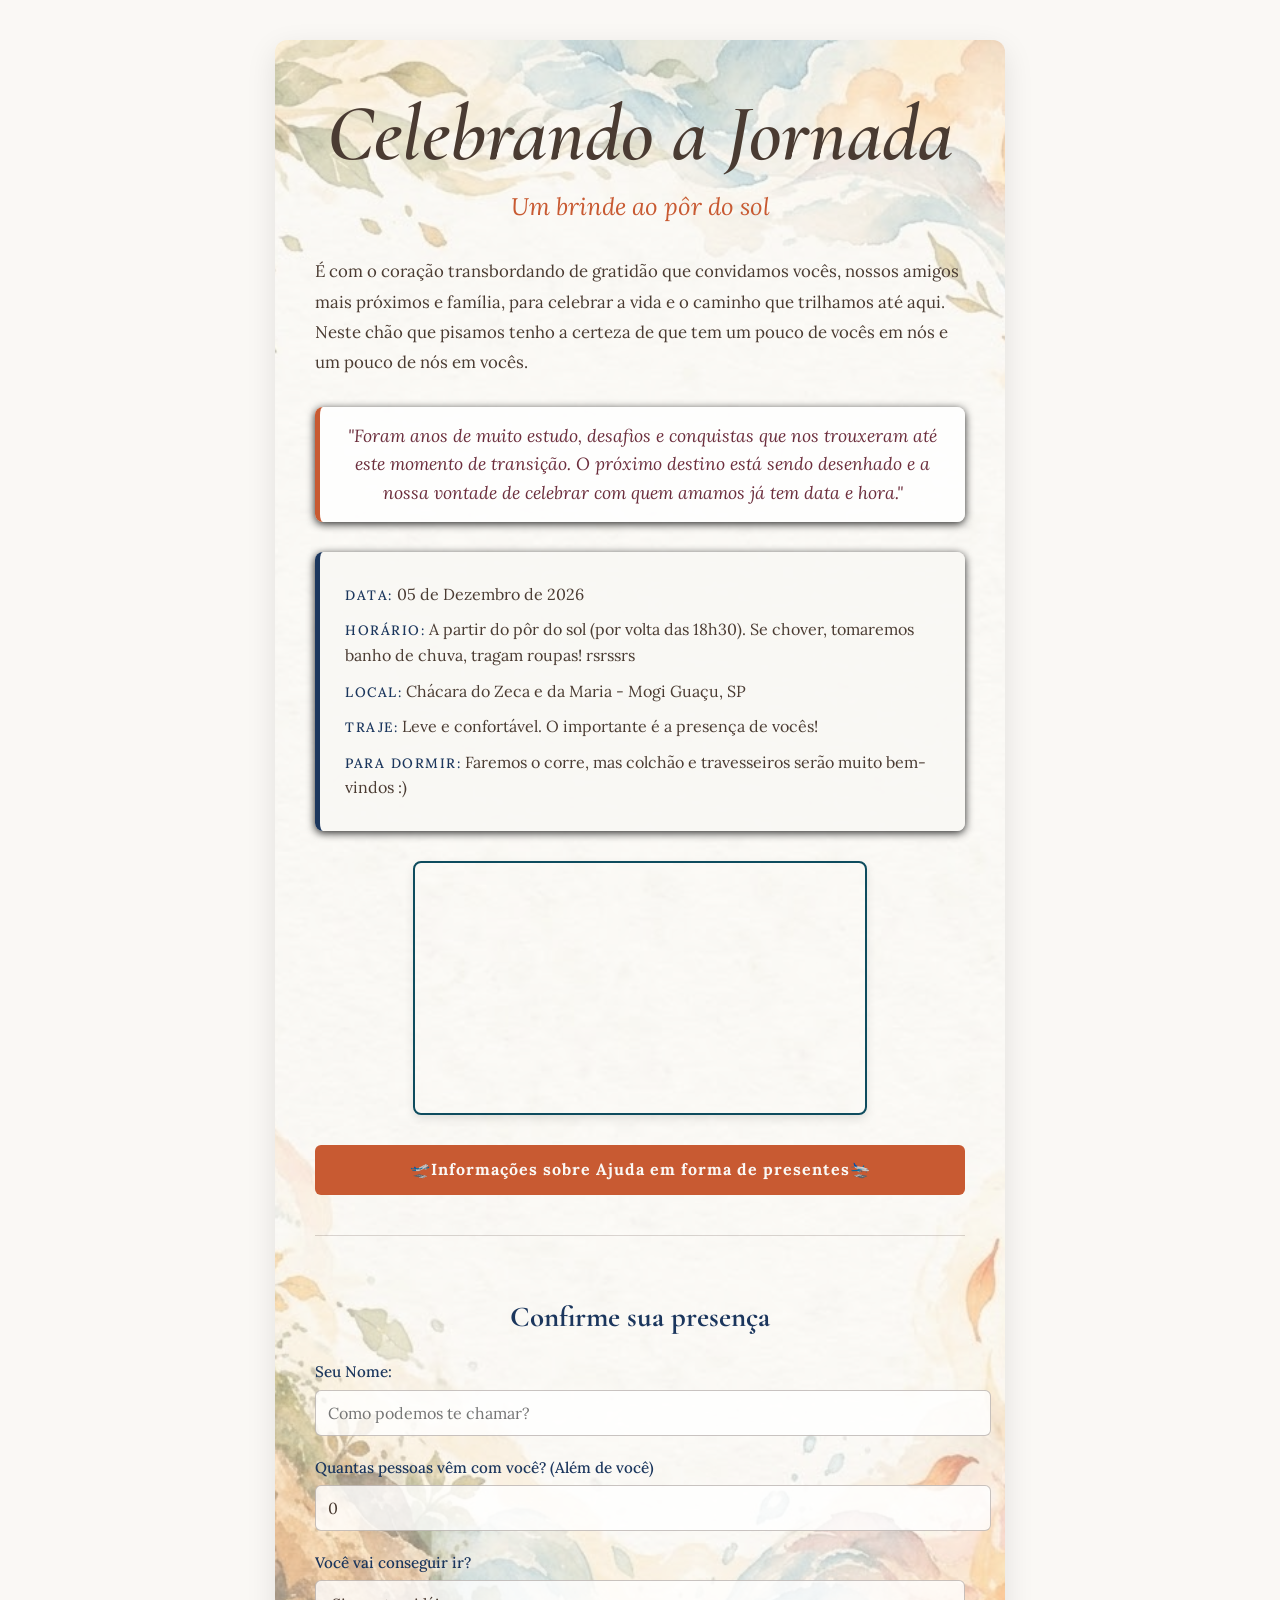
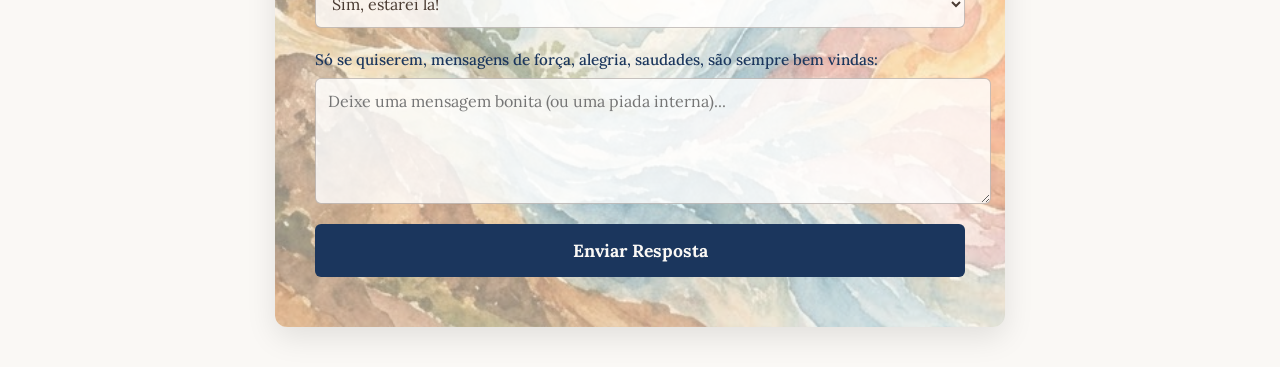
==== index.html @ ebba0094 "mudando o head" ====
<!doctype html>
<html lang="pt-BR">
  <head>
    <meta charset="UTF-8" />
    <meta name="viewport" content="width=device-width, initial-scale=1.0" />
    <title>
      Celebração de Envio!
    </title>
    <link rel="stylesheet" href="style.css" />
  </head>
  <body>
    <div class="container">
      <h1 class="titulo-convite">Celebrando a Jornada</h1>
      <h2 class="subtitulo">Um brinde ao pôr do sol</h2>

      <p class="texto-convite">
        É com o coração transbordando de gratidão que convidamos vocês, nossos
        amigos mais próximos e família, para celebrar a vida e o caminho que
        trilhamos até aqui. Neste chão que pisamos tenho a certeza de que tem um
        pouco de vocês em nós e um pouco de nós em vocês.
      </p>

      <p class="citacao">
        "Foram anos de muito estudo, desafios e conquistas que nos trouxeram até
        este momento de transição. O próximo destino está sendo desenhado e a
        nossa vontade de celebrar com quem amamos já tem data e hora."
      </p>

      <div class="card-info">
        <p>
          <strong class="detalhes-evento">Data:</strong> 05 de Dezembro de 2026
        </p>
        <p>
          <strong class="detalhes-evento">Horário:</strong> A partir do pôr do
          sol (por volta das 18h30). Se chover, tomaremos banho de chuva, tragam
          roupas! rsrssrs
        </p>
        <p>
          <strong class="detalhes-evento">Local:</strong> Chácara do Zeca e da
          Maria - Mogi Guaçu, SP
        </p>
        <p>
          <strong class="detalhes-evento">Traje:</strong> Leve e confortável. O
          importante é a presença de vocês!
        </p>
        <p>
          <strong class="detalhes-evento">Para dormir:</strong> Faremos o corre,
          mas colchão e travesseiros serão muito bem-vindos :)
        </p>
      </div>

      <div class="mapa-container">
        <iframe
          src="https://www.google.com/maps/embed?pb=!1m14!1m8!1m3!1d940679.3498930725!2d-47.5106497!3d-22.9307478!3m2!1i1024!2i768!4f13.1!3m3!1m2!1s0x94c85500496c8281%3A0x3298286120741834!2sCh%C3%A1cara%20ZecaeMaria!5e0!3m2!1sen!2sbr!4v1794783915594!5m2!1sen!2sbr"
          style="border: 0"
          allowfullscreen=""
          loading="lazy"
          referrerpolicy="strict-origin-when-cross-origin"
        ></iframe>
      </div>

      <a href="presentes.html" class="btn-presente"
        >🛫Informações sobre Ajuda em forma de presentes🛬</a
      >

      <div class="form-section">
        <h3>Confirme sua presença</h3>
        <form action="https://formspree.io/f/mvkakbro" method="POST">
          <label for="nome">Seu Nome:</label>
          <input
            type="text"
            id="nome"
            name="nome"
            required
            placeholder="Como podemos te chamar?"
          />

          <label for="acompanhantes"
            >Quantas pessoas vêm com você? (Além de você)</label
          >
          <input
            type="number"
            id="acompanhantes"
            name="acompanhantes"
            min="0"
            value="0"
          />

          <label for="presenca">Você vai conseguir ir?</label>
          <select id="presenca" name="presenca">
            <option value="Sim, estarei lá!">Sim, estarei lá!</option>
            <option value="Não vou conseguir ir :(">
              Não vou conseguir ir :(
            </option>
          </select>

          <label for="mensagem"
            >Só se quiserem, mensagens de força, alegria, saudades, são sempre
            bem vindas:</label
          >
          <textarea
            id="mensagem"
            name="mensagem"
            rows="5"
            placeholder="Deixe uma mensagem bonita (ou uma piada interna)..."
          ></textarea>

          <button type="submit">Enviar Resposta</button>
        </form>
      </div>
    </div>
  </body>
</html>
---- style.css ----
@import url('https://fonts.googleapis.com/css2?family=Cormorant+Garamond:ital,wght@0,600;1,600&family=Lora:ital,wght@0,400;0,500;1,400&display=swap');

:root {
  /* Tons Clássicos e Sofisticados */
  --azul-marinho: #1b365d;
  --azul-petroleo: #0e4c5e;
  --verde-musgo: #3b4d3c;
  --marrom-cafe: #4a3b32;

  /* Tons Vivos e Harmoniosos */
  --terracota: #c85a32;
  --bordo-vinho: #6b2d3c;

  /* Neutro */
  --off-white: #faf8f5;
}

body {
  font-family: 'Lora', serif;
  margin: 0;
  padding: 0;
  /* Texto principal em marrom café, como pedido */
  color: var(--marrom-cafe);
  line-height: 1.6;
  background-color: var(--off-white);
}

.container {
  max-width: 650px;
  margin: 40px auto;
  /* Imagem de fundo dentro do quadro */
  background-image: url('bg.jpg');
  background-size: cover;
  background-position: center;
  background-repeat: no-repeat;
  padding: 50px 40px;
  border-radius: 12px;
  box-shadow: 0 10px 30px rgba(0, 0, 0, 0.1);
  /* Um overlay leve para garantir que o texto não se perca no fundo */
  background-color: rgba(250, 248, 245, 0.5);
  background-blend-mode: overlay;
}

/* Títulos e Fontes do Convite */
.titulo-convite {
  font-family: 'Cormorant Garamond', serif;
  font-style: italic;
  font-weight: 600;
  font-size: 5rem;
  color: var(--marrom-cafe);
  line-height: 1.1;
  text-align: center;
  margin-top: 0;
  margin-bottom: 10px;
}

.subtitulo {
  font-family: 'Lora', serif;
  font-size: 1.5rem;
  color: var(--terracota);
  text-align: center;
  margin-top: 0;
  font-weight: 400;
  margin-bottom: 30px;
  font-style: italic;
}

h3 {
  font-family: 'Cormorant Garamond', serif;
  color: var(--azul-marinho);
  text-align: center;
  font-size: 1.8rem;
  margin-bottom: 20px;
}

.texto-convite {
  font-family: 'Lora', serif;
  font-weight: 400;
  font-size: 1.05rem;
  color: var(--marrom-cafe);
  line-height: 1.8;
  margin-bottom: 20px;
}

.citacao {
  font-family: 'Lora', serif;
  font-style: italic;
  text-align: center;
  color: var(--bordo-vinho);
  border-left: 5px solid var(--terracota);
  padding: 15px 20px;
  margin: 30px 0;
  background: rgba(255, 255, 255, 0.85);
  border-radius: 8px;
  font-size: 1.1rem;
  box-shadow: 0 2px 8px rgba(0, 0, 0, 0.85);
}

/* Detalhes do Evento */
.card-info {
  background-color: rgba(250, 248, 245, 0.85);
  border-left: 5px solid var(--azul-marinho);
  padding: 20px 25px;
  border-radius: 8px;
  margin: 30px 0;
  box-shadow: 0 2px 8px rgba(0, 0, 0, 0.85);
}

.card-info p {
  margin: 10px 0;
  font-size: 1rem;
  text-align: left;
}

.detalhes-evento {
  font-family: 'Lora', serif;
  font-weight: 500;
  letter-spacing: 1.5px;
  text-transform: uppercase;
  font-size: 0.85rem;
  color: var(--azul-marinho);
}

.card-info a {
  color: var(--terracota);
  text-decoration: none;
  font-weight: bold;
}

.card-info a:hover {
  text-decoration: underline;
}

/* Mapa */
.mapa-container {
  display: flex;
  justify-content: center;
  margin: 30px 0;
}

.mapa-container iframe {
  width: 100%;
  max-width: 450px;
  height: 250px;
  border-radius: 8px;
  border: 2px solid var(--azul-petroleo) !important;
  box-shadow: 0 4px 10px rgba(0, 0, 0, 0.1);
}

/* Formulário */
.form-section {
  margin-top: 40px;
  border-top: 1px solid rgba(74, 59, 50, 0.2);
  padding-top: 30px;
}

form {
  display: flex;
  flex-direction: column;
}

label {
  margin-bottom: 5px;
  font-weight: 500;
  color: var(--azul-marinho);
  font-size: 0.95em;
}

input,
select,
textarea {
  width: 100%;
  padding: 12px;
  margin-bottom: 20px;
  border: 1px solid rgba(74, 59, 50, 0.3);
  border-radius: 6px;
  font-family: 'Lora', serif;
  font-size: 1em;
  color: var(--marrom-cafe);
  background-color: rgba(255, 255, 255, 0.8);
}

input:focus,
select:focus,
textarea:focus {
  outline: none;
  border-color: var(--azul-marinho);
  box-shadow: 0 0 5px rgba(27, 54, 93, 0.2);
}

button {
  background-color: var(--azul-marinho);
  color: var(--off-white);
  border: none;
  padding: 15px;
  font-family: 'Lora', serif;
  font-size: 1.1em;
  border-radius: 6px;
  cursor: pointer;
  font-weight: bold;
  transition: background 0.3s;
}

button:hover {
  background-color: var(--azul-petroleo);
}

/* Botões de Navegação (Presentes e Voltar) */
.btn-presente {
  display: block;
  text-align: center;
  background-color: var(--terracota);
  color: var(--off-white);
  padding: 12px 20px;
  text-decoration: none;
  border-radius: 6px;
  font-weight: bold;
  margin-top: 30px;
  transition: background 0.3s;
  font-family: 'Lora', serif;
  letter-spacing: 1px;
}

.btn-presente:hover {
  background-color: var(--bordo-vinho);
}

.btn-voltar {
  display: block;
  text-align: center;
  color: var(--azul-marinho);
  text-decoration: none;
  margin-top: 20px;
  font-weight: bold;
  font-family: 'Lora', serif;
}
.btn-voltar:hover {
  text-decoration: underline;
}

/* Página do Pix */
.pix-box {
  background: rgba(255, 255, 255, 0.8);
  border: 2px dashed var(--azul-marinho);
  padding: 20px;
  border-radius: 8px;
  margin: 20px 0;
  text-align: center;
}

.pix-box h3 {
  color: var(--marrom-cafe);
  font-size: 1.5rem;
}

.pix-box p {
  text-align: center;
  font-size: 0.85em;
  color: var(--marrom-cafe);
  word-break: break-all;
  font-family: monospace;
  background: #f0f0f0;
  padding: 12px;
  border-radius: 5px;
  border: 1px solid rgba(0, 0, 0, 0.1);
}

@media (max-width: 600px) {
  .container {
    margin: 20px 15px;
    padding: 30px 20px;
  }
  .titulo-convite {
    font-size: 2.2rem;
  }
  .mapa-container iframe {
    height: 200px;
  }
}
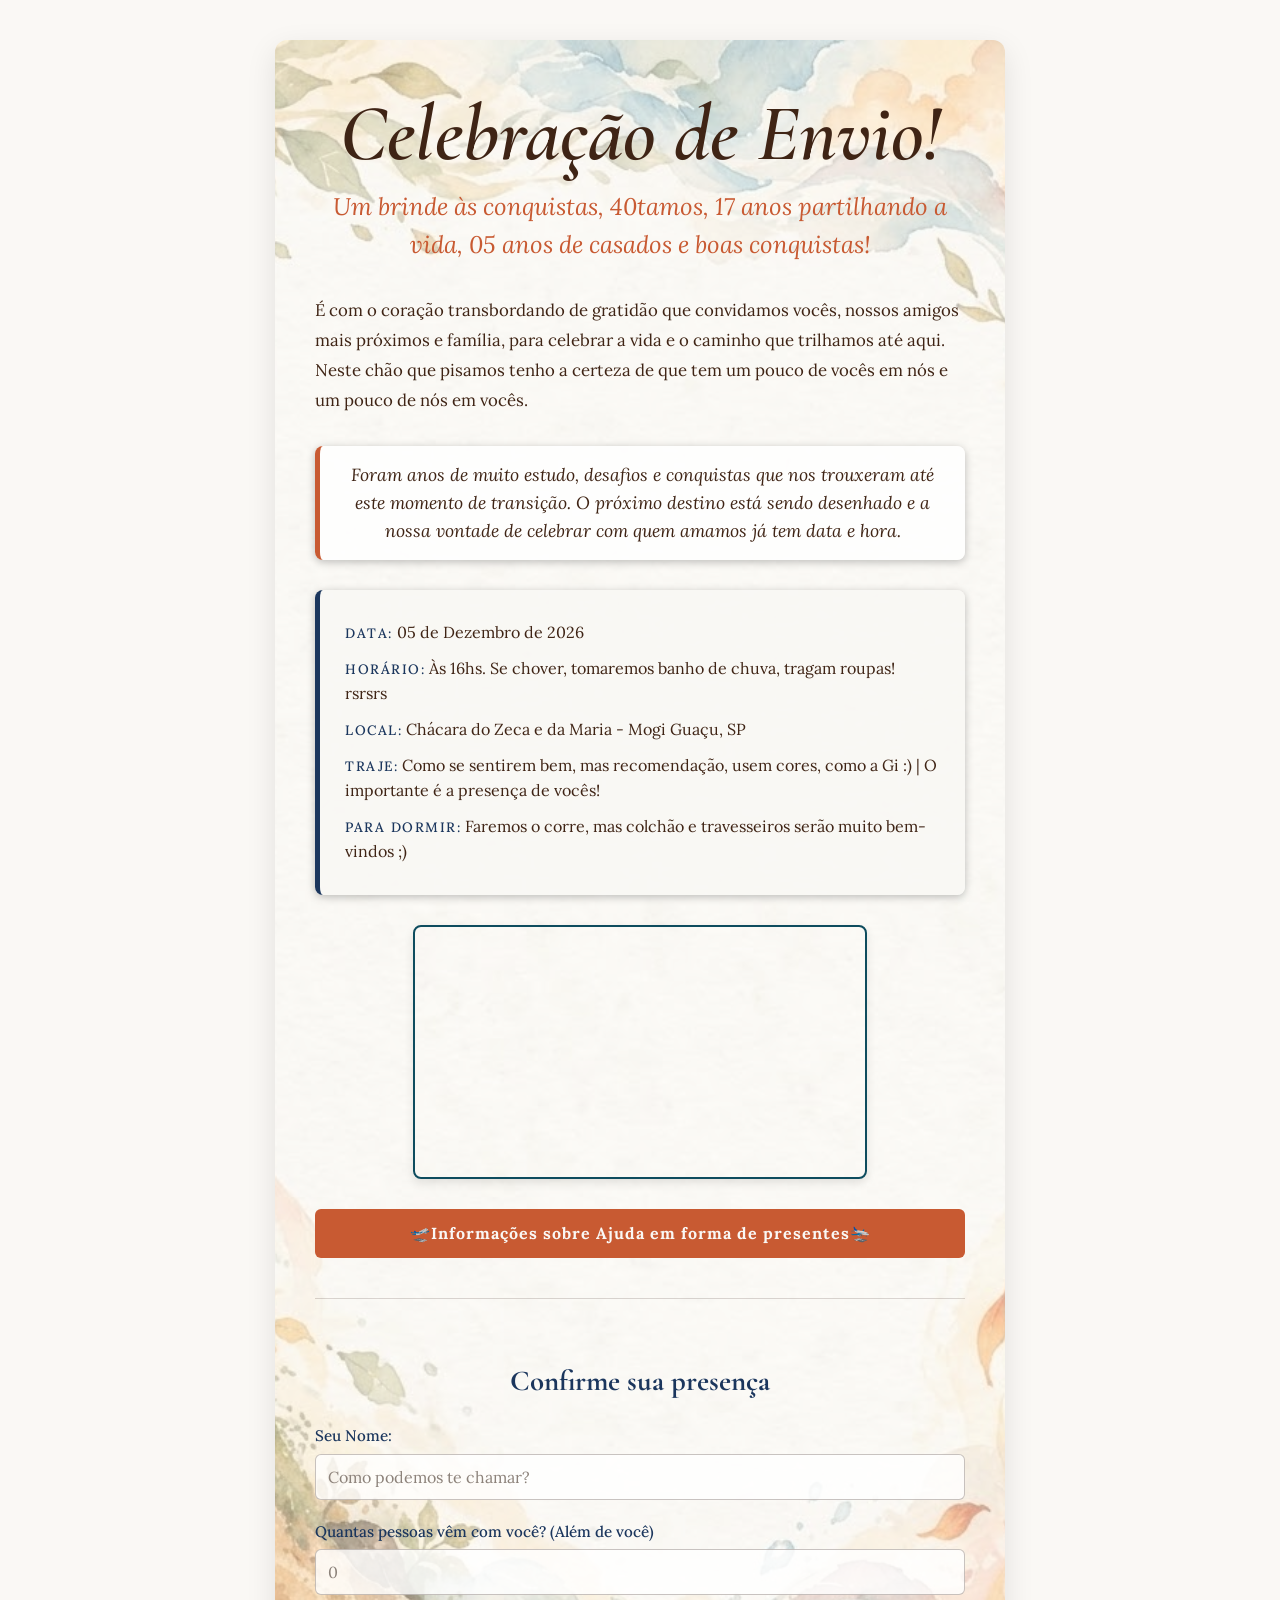
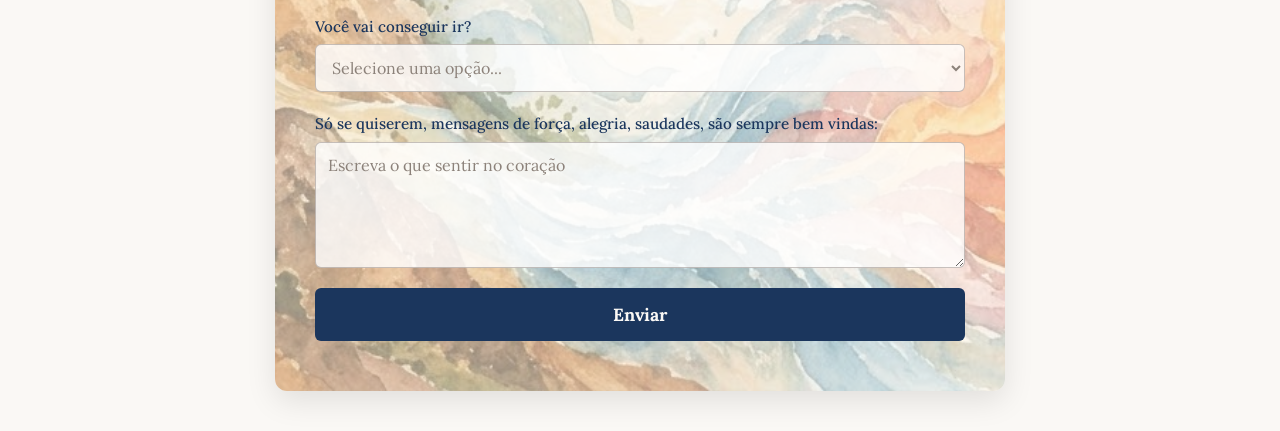
==== commit d1077129: "ajustes recomendados" ====
--- a/index.html
+++ b/index.html
@@ -3,15 +3,16 @@
   <head>
     <meta charset="UTF-8" />
     <meta name="viewport" content="width=device-width, initial-scale=1.0" />
-    <title>
-      Celebração de Envio!
-    </title>
+    <title>Celebrando a Jornada, um brinde ao por do sol!</title>
     <link rel="stylesheet" href="style.css" />
   </head>
   <body>
     <div class="container">
-      <h1 class="titulo-convite">Celebrando a Jornada</h1>
-      <h2 class="subtitulo">Um brinde ao pôr do sol</h2>
+      <h1 class="titulo-convite">Celebração de Envio!</h1>
+      <h2 class="subtitulo">
+        Um brinde às conquistas, 40tamos, 17 anos partilhando a vida, 05 anos de
+        casados e boas conquistas!
+      </h2>
 
       <p class="texto-convite">
         É com o coração transbordando de gratidão que convidamos vocês, nossos
@@ -21,9 +22,9 @@
       </p>
 
       <p class="citacao">
-        "Foram anos de muito estudo, desafios e conquistas que nos trouxeram até
+        Foram anos de muito estudo, desafios e conquistas que nos trouxeram até
         este momento de transição. O próximo destino está sendo desenhado e a
-        nossa vontade de celebrar com quem amamos já tem data e hora."
+        nossa vontade de celebrar com quem amamos já tem data e hora.
       </p>
 
       <div class="card-info">
@@ -31,21 +32,21 @@
           <strong class="detalhes-evento">Data:</strong> 05 de Dezembro de 2026
         </p>
         <p>
-          <strong class="detalhes-evento">Horário:</strong> A partir do pôr do
-          sol (por volta das 18h30). Se chover, tomaremos banho de chuva, tragam
-          roupas! rsrssrs
+          <strong class="detalhes-evento">Horário:</strong> Às 16hs. Se chover,
+          tomaremos banho de chuva, tragam roupas! rsrsrs
         </p>
         <p>
           <strong class="detalhes-evento">Local:</strong> Chácara do Zeca e da
           Maria - Mogi Guaçu, SP
         </p>
         <p>
-          <strong class="detalhes-evento">Traje:</strong> Leve e confortável. O
-          importante é a presença de vocês!
+          <strong class="detalhes-evento">Traje:</strong> Como se sentirem bem,
+          mas recomendação, usem cores, como a Gi :) | O importante é a presença
+          de vocês!
         </p>
         <p>
           <strong class="detalhes-evento">Para dormir:</strong> Faremos o corre,
-          mas colchão e travesseiros serão muito bem-vindos :)
+          mas colchão e travesseiros serão muito bem-vindos ;)
         </p>
       </div>
 
@@ -82,17 +83,40 @@
             type="number"
             id="acompanhantes"
             name="acompanhantes"
+            class="campo-placeholder"
+            placeholder="0"
             min="0"
             value="0"
           />
 
           <label for="presenca">Você vai conseguir ir?</label>
-          <select id="presenca" name="presenca">
+          <select id="presenca" name="presenca" required>
+            <option value="" disabled selected>Selecione uma opção...</option>
             <option value="Sim, estarei lá!">Sim, estarei lá!</option>
             <option value="Não vou conseguir ir :(">
               Não vou conseguir ir :(
             </option>
           </select>
+
+          <!-- Campo Condicional (começa escondido) -->
+          <div id="grupo-dormir" class="form-group" style="display: none">
+            <label for="dormir"
+              >Você pretende dormir por lá? (Pra gente já agilizar o corre dos
+              locais de descanso)</label
+            >
+            <select id="dormir" name="dormir">
+              <option value="" disabled selected>Selecione uma opção...</option>
+              <option value="Sim, preciso de lugar pra dormir">
+                Sim, vou precisar de um canto
+              </option>
+              <option value="Não, volto no mesmo dia">
+                Não, volto no mesmo dia
+              </option>
+              <option value="Ainda não sei, aviso em breve">
+                Ainda não tenho certeza
+              </option>
+            </select>
+          </div>
 
           <label for="mensagem"
             >Só se quiserem, mensagens de força, alegria, saudades, são sempre
@@ -102,12 +126,13 @@
             id="mensagem"
             name="mensagem"
             rows="5"
-            placeholder="Deixe uma mensagem bonita (ou uma piada interna)..."
+            placeholder="Escreva o que sentir no coração"
           ></textarea>
 
-          <button type="submit">Enviar Resposta</button>
+          <button type="submit">Enviar</button>
         </form>
       </div>
     </div>
+    <script src="presenca.js"></script>
   </body>
 </html>
--- a/style.css
+++ b/style.css
@@ -5,11 +5,19 @@
   --azul-marinho: #1b365d;
   --azul-petroleo: #0e4c5e;
   --verde-musgo: #3b4d3c;
-  --marrom-cafe: #4a3b32;
+  --marrom-cafe: #3f2415;
 
   /* Tons Vivos e Harmoniosos */
   --terracota: #c85a32;
+  --laranja-avermelhado: #df2700;
   --bordo-vinho: #6b2d3c;
+
+  /* Tons Quentes de Destaque (Amarelo & Vermelho) */
+  --ouro-suave: #fff3c4;
+  --amarelo-destaque: #f5b700;
+  --amarelo-hover: #e0a400;
+  --vermelho-acao: #c92a2a;
+  --vermelho-hover: #a61e1e;
 
   /* Neutro */
   --off-white: #faf8f5;
@@ -19,7 +27,6 @@
   font-family: 'Lora', serif;
   margin: 0;
   padding: 0;
-  /* Texto principal em marrom café, como pedido */
   color: var(--marrom-cafe);
   line-height: 1.6;
   background-color: var(--off-white);
@@ -28,7 +35,6 @@
 .container {
   max-width: 650px;
   margin: 40px auto;
-  /* Imagem de fundo dentro do quadro */
   background-image: url('bg.jpg');
   background-size: cover;
   background-position: center;
@@ -36,7 +42,6 @@
   padding: 50px 40px;
   border-radius: 12px;
   box-shadow: 0 10px 30px rgba(0, 0, 0, 0.1);
-  /* Um overlay leve para garantir que o texto não se perca no fundo */
   background-color: rgba(250, 248, 245, 0.5);
   background-blend-mode: overlay;
 }
@@ -86,14 +91,14 @@
   font-family: 'Lora', serif;
   font-style: italic;
   text-align: center;
-  color: var(--bordo-vinho);
+  color: var(--marrom-cafe);
   border-left: 5px solid var(--terracota);
   padding: 15px 20px;
   margin: 30px 0;
   background: rgba(255, 255, 255, 0.85);
   border-radius: 8px;
   font-size: 1.1rem;
-  box-shadow: 0 2px 8px rgba(0, 0, 0, 0.85);
+  box-shadow: 0 2px 8px rgba(0, 0, 0, 0.25);
 }
 
 /* Detalhes do Evento */
@@ -103,7 +108,7 @@
   padding: 20px 25px;
   border-radius: 8px;
   margin: 30px 0;
-  box-shadow: 0 2px 8px rgba(0, 0, 0, 0.85);
+  box-shadow: 0 2px 8px rgba(0, 0, 0, 0.25);
 }
 
 .card-info p {
@@ -165,7 +170,28 @@
   color: var(--azul-marinho);
   font-size: 0.95em;
 }
-
+input::placeholder,
+textarea::placeholder {
+  color: #8c827a;
+  opacity: 1;
+}
+input.campo-placeholder,
+select.campo-placeholder,
+select:invalid {
+  color: #8c827a;
+}
+select.campo-placeholder,
+select:invalid {
+  color: #8c827a;
+}
+
+select option {
+  color: var(--marrom-cafe);
+}
+
+select option[value=''] {
+  color: #8c827a;
+}
 input,
 select,
 textarea {
@@ -178,6 +204,7 @@
   font-size: 1em;
   color: var(--marrom-cafe);
   background-color: rgba(255, 255, 255, 0.8);
+  box-sizing: border-box;
 }
 
 input:focus,
@@ -198,11 +225,17 @@
   border-radius: 6px;
   cursor: pointer;
   font-weight: bold;
-  transition: background 0.3s;
+  transition:
+    background 0.3s,
+    transform 0.15s ease;
 }
 
 button:hover {
   background-color: var(--azul-petroleo);
+}
+
+button:active {
+  transform: scale(0.99);
 }
 
 /* Botões de Navegação (Presentes e Voltar) */
@@ -234,35 +267,95 @@
   font-weight: bold;
   font-family: 'Lora', serif;
 }
+
 .btn-voltar:hover {
   text-decoration: underline;
 }
 
 /* Página do Pix */
+.pix-hero-card {
+  border: 1px solid #dfc078;
+  border-left: 5px solid #a84232;
+  padding: 22px 24px;
+  border-radius: 10px;
+  margin: 22px 0;
+  box-shadow: 0 6px 18px rgba(74, 59, 50, 0.08);
+}
+
+.pix-badge {
+  display: inline-block;
+  background-color: linear-gradient(
+    135deg,
+    var(--ouro-suave) 25%,
+    var(--off-white) 85%
+  );
+  color: var(--vermelho-hover);
+  border: 1px solid #d9b35f;
+  font-size: 0.85rem;
+  font-weight: 600;
+  letter-spacing: 1.25px;
+  text-transform: uppercase;
+  padding: 4px 12px;
+  border-radius: 999px;
+  margin-bottom: 10px;
+}
+
 .pix-box {
-  background: rgba(255, 255, 255, 0.8);
-  border: 2px dashed var(--azul-marinho);
-  padding: 20px;
-  border-radius: 8px;
-  margin: 20px 0;
-  text-align: center;
+  background: linear-gradient(135deg, --ouro-suave 15%, --off-white 60%);
+  border: 1.5px dashed var(--amarelo-hover);
+  padding: 24px 20px;
+  border-radius: 10px;
+  margin: 24px 0;
+  text-align: center;
+  box-shadow: 0 6px 16px rgba(74, 59, 50, 0.1);
 }
 
 .pix-box h3 {
-  color: var(--marrom-cafe);
-  font-size: 1.5rem;
-}
-
-.pix-box p {
+  color: var(--laranja-avermelhado);
+  font-size: 2rem;
+  margin-top: 0;
+  margin-bottom: 14px;
+}
+
+.pix-code-texto {
   text-align: center;
   font-size: 0.85em;
   color: var(--marrom-cafe);
   word-break: break-all;
   font-family: monospace;
-  background: #f0f0f0;
-  padding: 12px;
-  border-radius: 5px;
-  border: 1px solid rgba(0, 0, 0, 0.1);
+  background: #ffffff;
+  padding: 14px;
+  border-radius: 6px;
+  border: 1px solid rgba(200, 157, 76, 0.5);
+  margin: 0 0 16px 0;
+}
+
+.btn-copiar-pix {
+  width: 100%;
+  background-color: #9e3b2b;
+  color: #fdf8ec;
+  border: 1px solid #d4a84f;
+  padding: 15px 20px;
+  font-size: 1.08em;
+  border-radius: 8px;
+  cursor: pointer;
+  font-weight: 600;
+  letter-spacing: 0.5px;
+  box-shadow: 0 4px 12px rgba(158, 59, 43, 0.22);
+  transition:
+    background-color 0.25s ease,
+    transform 0.15s ease;
+}
+
+.btn-copiar-pix:hover {
+  background-color: #7d2c1f;
+  transform: translateY(-1px);
+}
+
+.btn-copiar-pix.copiado {
+  background-color: var(--verde-musgo);
+  border-color: var(--verde-musgo);
+  color: #ffffff;
 }
 
 @media (max-width: 600px) {
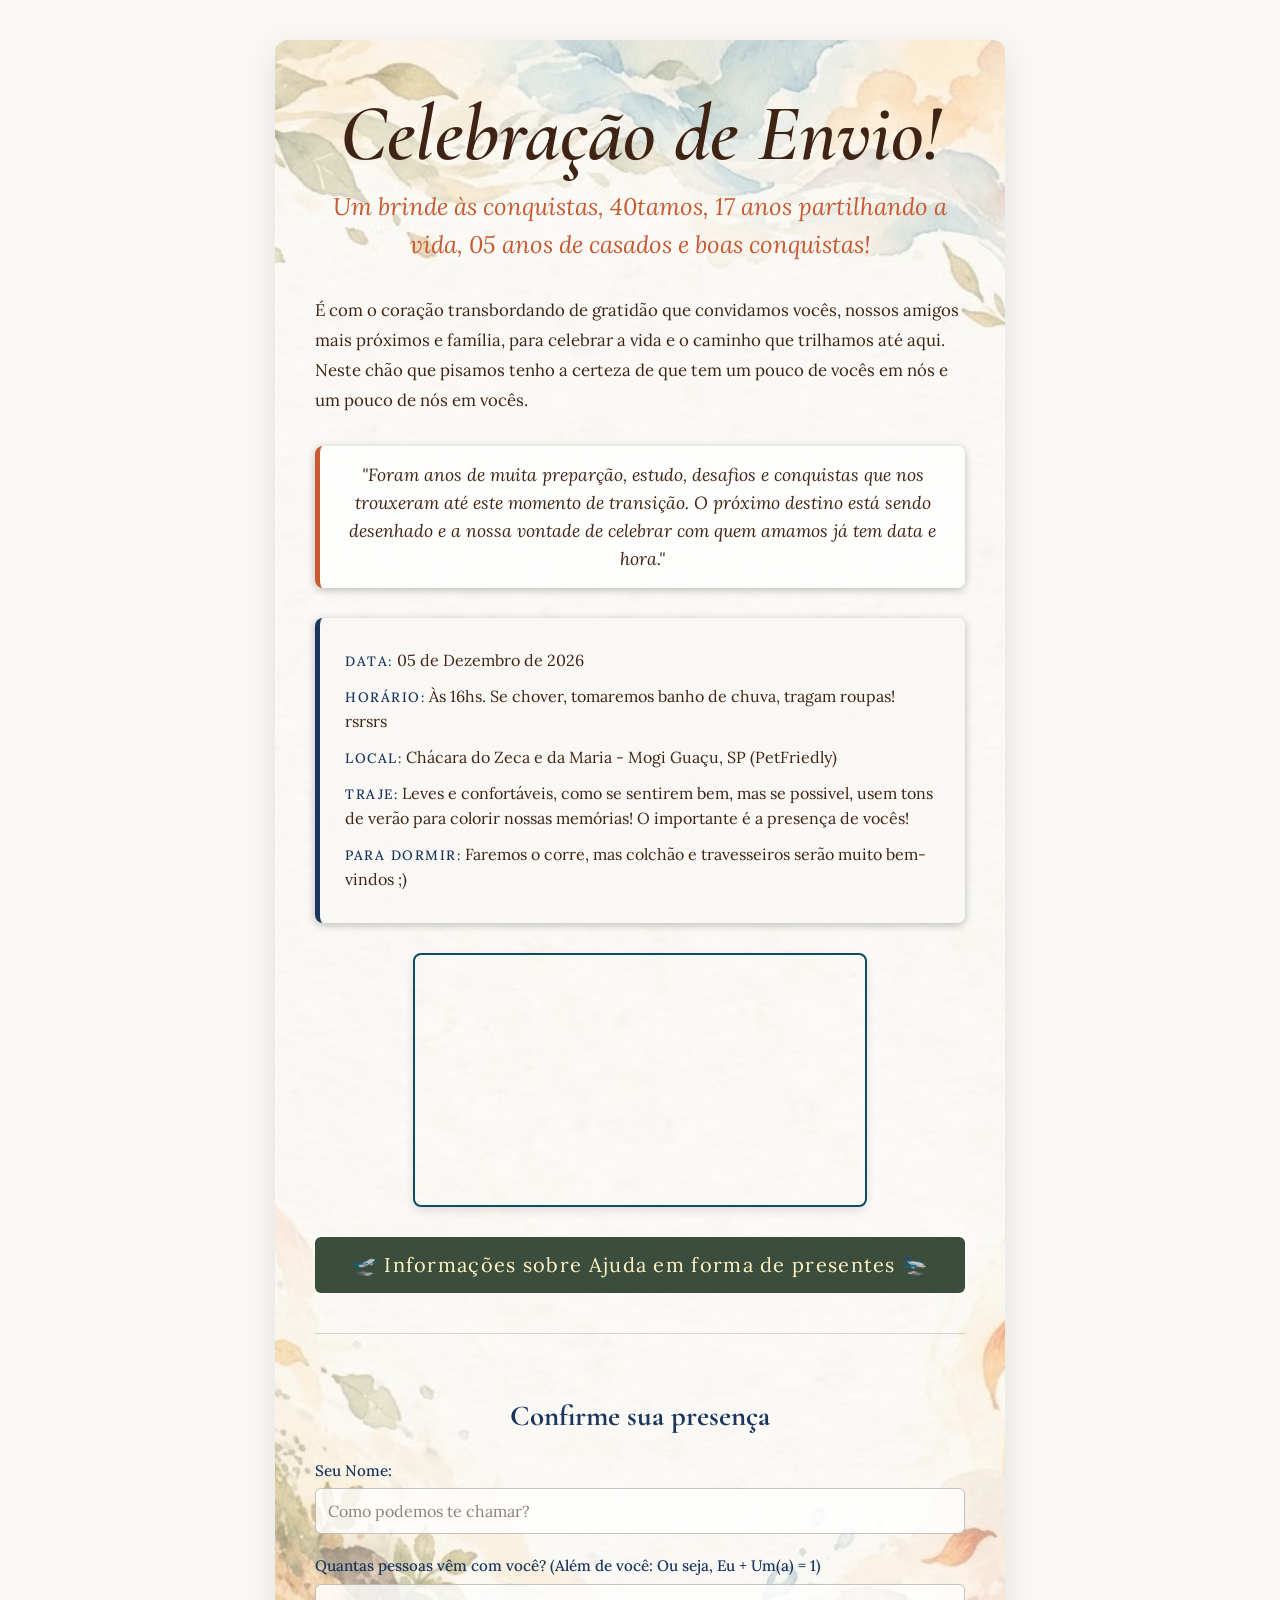
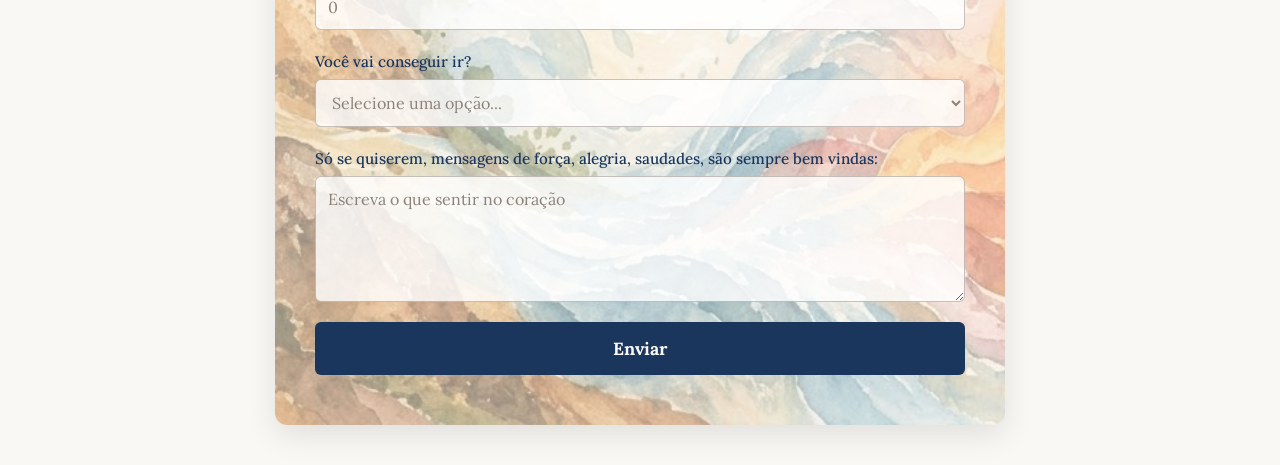
==== commit f9dd6743: "Mais alguns detalhes instrucionais" ====
--- a/index.html
+++ b/index.html
@@ -22,9 +22,10 @@
       </p>
 
       <p class="citacao">
-        Foram anos de muito estudo, desafios e conquistas que nos trouxeram até
-        este momento de transição. O próximo destino está sendo desenhado e a
-        nossa vontade de celebrar com quem amamos já tem data e hora.
+        "Foram anos de muita preparção, estudo, desafios e conquistas que nos
+        trouxeram até este momento de transição. O próximo destino está sendo
+        desenhado e a nossa vontade de celebrar com quem amamos já tem data e
+        hora."
       </p>
 
       <div class="card-info">
@@ -37,12 +38,12 @@
         </p>
         <p>
           <strong class="detalhes-evento">Local:</strong> Chácara do Zeca e da
-          Maria - Mogi Guaçu, SP
+          Maria - Mogi Guaçu, SP (PetFriedly)
         </p>
         <p>
-          <strong class="detalhes-evento">Traje:</strong> Como se sentirem bem,
-          mas recomendação, usem cores, como a Gi :) | O importante é a presença
-          de vocês!
+          <strong class="detalhes-evento">Traje:</strong> Leves e confortáveis,
+          como se sentirem bem, mas se possivel, usem tons de verão para colorir
+          nossas memórias! O importante é a presença de vocês!
         </p>
         <p>
           <strong class="detalhes-evento">Para dormir:</strong> Faremos o corre,
@@ -61,7 +62,7 @@
       </div>
 
       <a href="presentes.html" class="btn-presente"
-        >🛫Informações sobre Ajuda em forma de presentes🛬</a
+        >🛫 Informações sobre Ajuda em forma de presentes 🛬</a
       >
 
       <div class="form-section">
@@ -77,7 +78,8 @@
           />
 
           <label for="acompanhantes"
-            >Quantas pessoas vêm com você? (Além de você)</label
+            >Quantas pessoas vêm com você? (Além de você: Ou seja, Eu + Um(a) =
+            1)</label
           >
           <input
             type="number"
--- a/style.css
+++ b/style.css
@@ -242,20 +242,22 @@
 .btn-presente {
   display: block;
   text-align: center;
-  background-color: var(--terracota);
-  color: var(--off-white);
+  background-color: var(--verde-musgo);
+  color: var(--ouro-suave);
   padding: 12px 20px;
   text-decoration: none;
   border-radius: 6px;
-  font-weight: bold;
+  font-size: 1.25rem;
+  font-style: bold;
   margin-top: 30px;
-  transition: background 0.3s;
-  font-family: 'Lora', serif;
-  letter-spacing: 1px;
+  transition: background 0.5s;
+  font-family: 'Lora', serif;
+  letter-spacing: 1.3px;
 }
 
 .btn-presente:hover {
-  background-color: var(--bordo-vinho);
+  background-color: var(--terracota);
+  color: var(--off-white);
 }
 
 .btn-voltar {
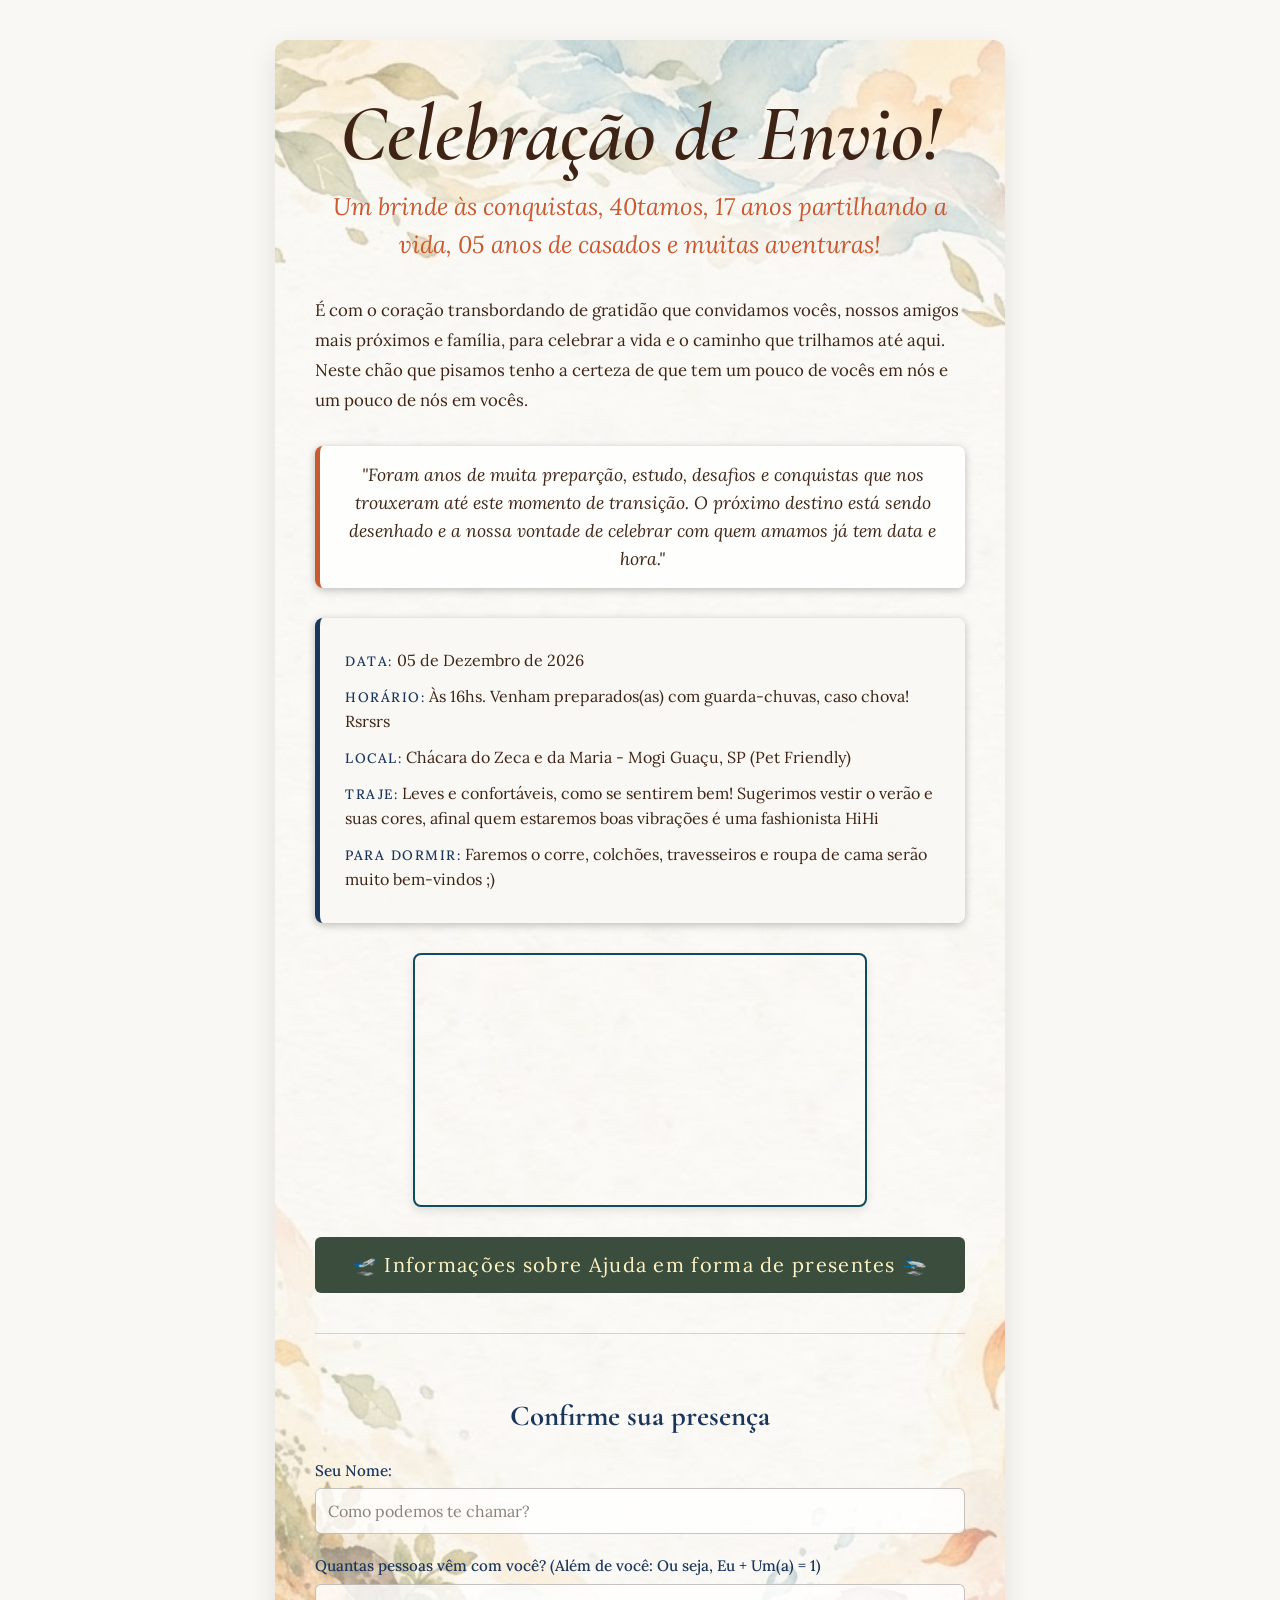
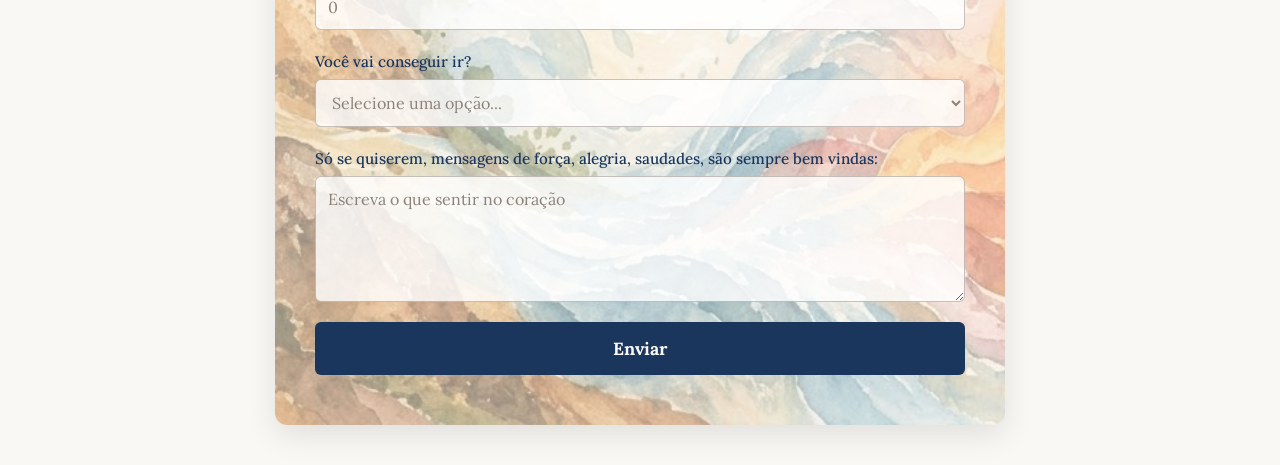
==== commit 6faea6ca: "Agora vai, mudanças de textos no index" ====
--- a/index.html
+++ b/index.html
@@ -11,7 +11,7 @@
       <h1 class="titulo-convite">Celebração de Envio!</h1>
       <h2 class="subtitulo">
         Um brinde às conquistas, 40tamos, 17 anos partilhando a vida, 05 anos de
-        casados e boas conquistas!
+        casados e muitas aventuras!
       </h2>
 
       <p class="texto-convite">
@@ -33,21 +33,21 @@
           <strong class="detalhes-evento">Data:</strong> 05 de Dezembro de 2026
         </p>
         <p>
-          <strong class="detalhes-evento">Horário:</strong> Às 16hs. Se chover,
-          tomaremos banho de chuva, tragam roupas! rsrsrs
+          <strong class="detalhes-evento">Horário:</strong> Às 16hs. Venham
+          preparados(as) com guarda-chuvas, caso chova! Rsrsrs
         </p>
         <p>
           <strong class="detalhes-evento">Local:</strong> Chácara do Zeca e da
-          Maria - Mogi Guaçu, SP (PetFriedly)
+          Maria - Mogi Guaçu, SP (Pet Friendly)
         </p>
         <p>
           <strong class="detalhes-evento">Traje:</strong> Leves e confortáveis,
-          como se sentirem bem, mas se possivel, usem tons de verão para colorir
-          nossas memórias! O importante é a presença de vocês!
+          como se sentirem bem! Sugerimos vestir o verão e suas cores, afinal
+          quem estaremos boas vibrações é uma fashionista HiHi
         </p>
         <p>
           <strong class="detalhes-evento">Para dormir:</strong> Faremos o corre,
-          mas colchão e travesseiros serão muito bem-vindos ;)
+          colchões, travesseiros e roupa de cama serão muito bem-vindos ;)
         </p>
       </div>
 
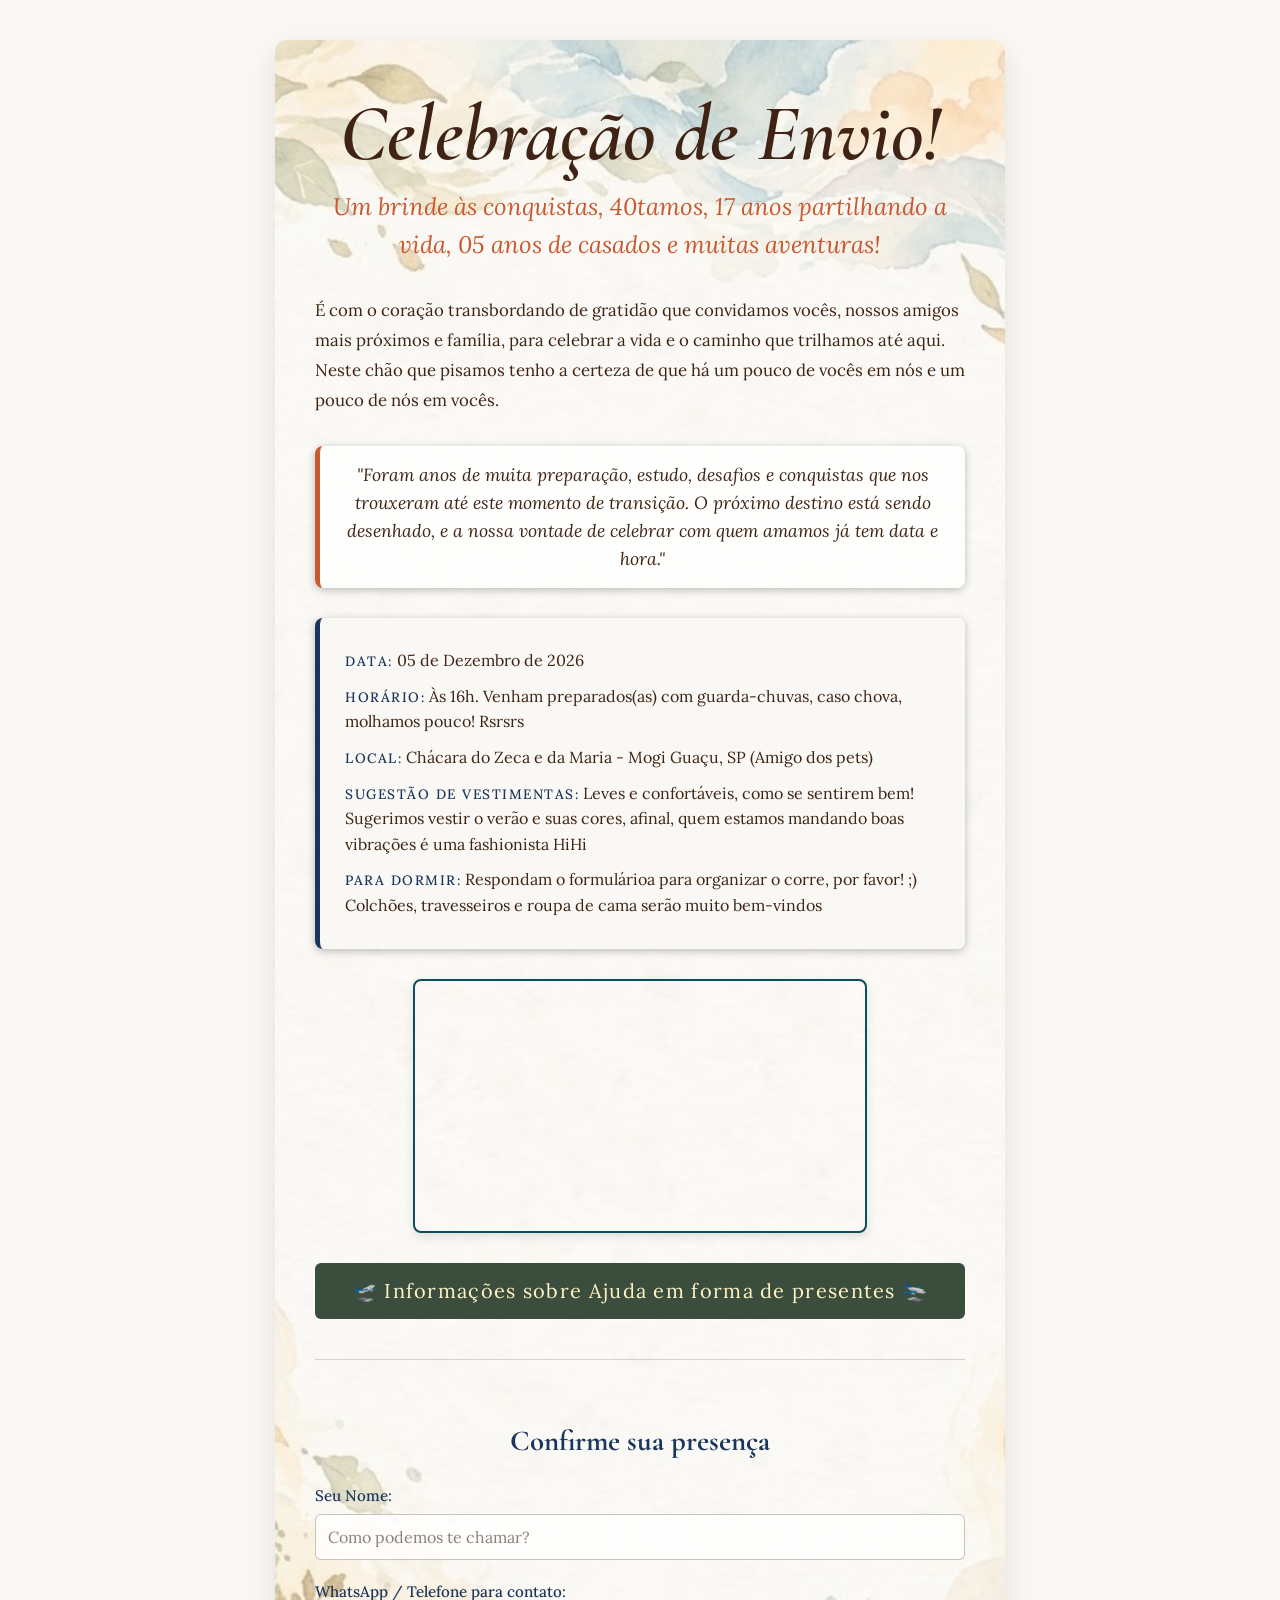
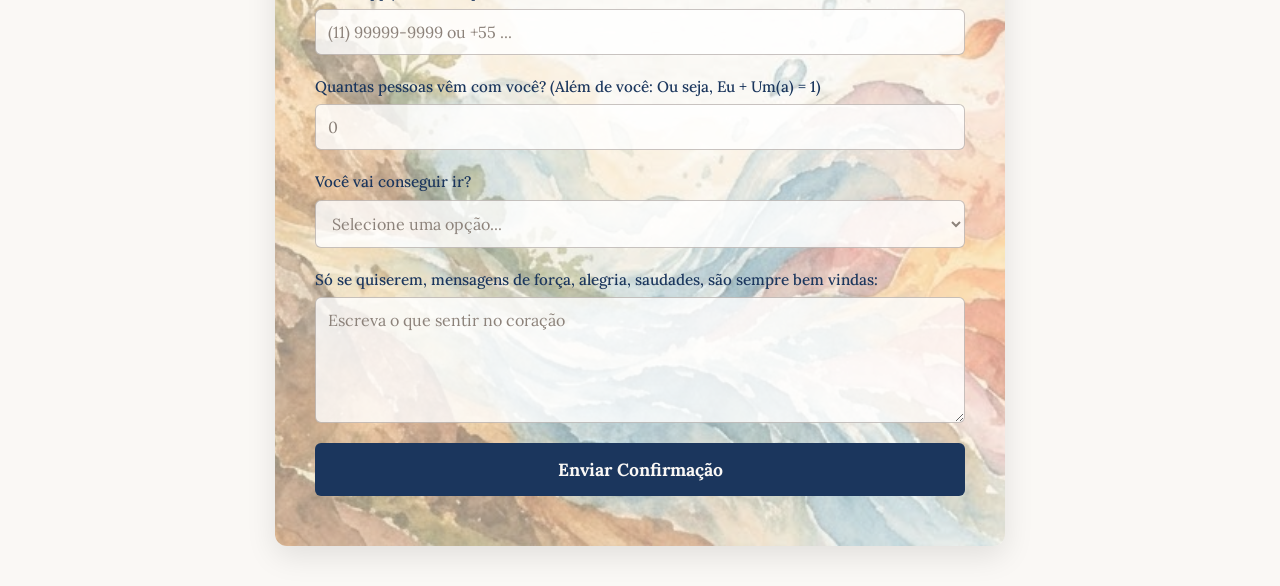
==== commit 9b34366b: "A cabeça não para de arrumar os detalhe e inventar processos" ====
--- a/index.html
+++ b/index.html
@@ -17,14 +17,14 @@
       <p class="texto-convite">
         É com o coração transbordando de gratidão que convidamos vocês, nossos
         amigos mais próximos e família, para celebrar a vida e o caminho que
-        trilhamos até aqui. Neste chão que pisamos tenho a certeza de que tem um
+        trilhamos até aqui. Neste chão que pisamos tenho a certeza de que há um
         pouco de vocês em nós e um pouco de nós em vocês.
       </p>
 
       <p class="citacao">
-        "Foram anos de muita preparção, estudo, desafios e conquistas que nos
+        "Foram anos de muita preparação, estudo, desafios e conquistas que nos
         trouxeram até este momento de transição. O próximo destino está sendo
-        desenhado e a nossa vontade de celebrar com quem amamos já tem data e
+        desenhado, e a nossa vontade de celebrar com quem amamos já tem data e
         hora."
       </p>
 
@@ -33,21 +33,23 @@
           <strong class="detalhes-evento">Data:</strong> 05 de Dezembro de 2026
         </p>
         <p>
-          <strong class="detalhes-evento">Horário:</strong> Às 16hs. Venham
-          preparados(as) com guarda-chuvas, caso chova! Rsrsrs
+          <strong class="detalhes-evento">Horário:</strong> Às 16h. Venham
+          preparados(as) com guarda-chuvas, caso chova, molhamos pouco! Rsrsrs
         </p>
         <p>
           <strong class="detalhes-evento">Local:</strong> Chácara do Zeca e da
-          Maria - Mogi Guaçu, SP (Pet Friendly)
+          Maria - Mogi Guaçu, SP (Amigo dos pets)
         </p>
         <p>
-          <strong class="detalhes-evento">Traje:</strong> Leves e confortáveis,
-          como se sentirem bem! Sugerimos vestir o verão e suas cores, afinal
-          quem estaremos boas vibrações é uma fashionista HiHi
+          <strong class="detalhes-evento">Sugestão de Vestimentas:</strong>
+          Leves e confortáveis, como se sentirem bem! Sugerimos vestir o verão e
+          suas cores, afinal, quem estamos mandando boas vibrações é uma
+          fashionista HiHi
         </p>
         <p>
-          <strong class="detalhes-evento">Para dormir:</strong> Faremos o corre,
-          colchões, travesseiros e roupa de cama serão muito bem-vindos ;)
+          <strong class="detalhes-evento">Para dormir:</strong> Respondam o
+          formulárioa para organizar o corre, por favor! ;) Colchões,
+          travesseiros e roupa de cama serão muito bem-vindos
         </p>
       </div>
 
@@ -76,6 +78,22 @@
             required
             placeholder="Como podemos te chamar?"
           />
+
+          <label for="telefone">WhatsApp / Telefone para contato:</label>
+          <input
+            type="tel"
+            id="telefone"
+            name="telefone"
+            required
+            maxlength="20"
+            autocomplete="tel"
+            placeholder="(11) 99999-9999 ou +55 ..."
+          />
+          <small
+            id="erro-telefone"
+            class="mensagem-erro"
+            style="display: none"
+          ></small>
 
           <label for="acompanhantes"
             >Quantas pessoas vêm com você? (Além de você: Ou seja, Eu + Um(a) =
@@ -119,6 +137,21 @@
               </option>
             </select>
           </div>
+          <!-- Aviso acolhedor quando a pessoa não puder ir -->
+          <div id="aviso-ausencia" class="card-ausencia" style="display: none">
+            <p class="card-ausencia-titulo">
+              Poxa, vamos sentir muito a sua falta! 💛
+            </p>
+            <p class="card-ausencia-texto">
+              Mesmo de longe, a sua torcida faz parte dessa caminhada. Deixa uma
+              mensagem aqui pra gente levar no coração e, caso se sentir vontade
+              de participar com um presente nessa nova etapa, é só clicar no
+              botão abaixo:
+            </p>
+            <a href="presentes.html" class="btn-presente-ausencia">
+              Enviar um carinho / Presente 🎁
+            </a>
+          </div>
 
           <label for="mensagem"
             >Só se quiserem, mensagens de força, alegria, saudades, são sempre
@@ -131,7 +164,7 @@
             placeholder="Escreva o que sentir no coração"
           ></textarea>
 
-          <button type="submit">Enviar</button>
+          <button type="submit">Enviar Confirmação</button>
         </form>
       </div>
     </div>
--- a/style.css
+++ b/style.css
@@ -359,6 +359,62 @@
   border-color: var(--verde-musgo);
   color: #ffffff;
 }
+/* Cartão acolhedor quando o convidado não puder ir */
+.card-ausencia {
+  background: linear-gradient(
+    135deg,
+    rgba(255, 243, 196, 0.55) 0%,
+    rgba(250, 248, 245, 0.85) 100%
+  );
+  border: 1px solid #dfc078;
+  border-left: 5px solid var(--terracota);
+  border-radius: 8px;
+  padding: 18px 20px;
+  margin-bottom: 22px;
+  box-shadow: 0 4px 12px rgba(74, 59, 50, 0.08);
+  animation: surgirSuave 0.3s ease;
+}
+
+.card-ausencia-titulo {
+  margin: 0 0 8px 0;
+  font-weight: bold;
+  font-size: 1.05rem;
+  color: var(--bordo-vinho);
+}
+
+.card-ausencia-texto {
+  margin: 0 0 14px 0;
+  font-size: 0.95rem;
+  line-height: 1.5;
+  color: var(--marrom-cafe);
+}
+
+.btn-presente-ausencia {
+  display: inline-block;
+  background-color: var(--terracota);
+  color: var(--off-white);
+  text-decoration: none;
+  font-weight: bold;
+  font-size: 0.92rem;
+  padding: 10px 16px;
+  border-radius: 6px;
+  transition: background-color 0.25s ease;
+}
+
+.btn-presente-ausencia:hover {
+  background-color: var(--bordo-vinho);
+}
+
+@keyframes surgirSuave {
+  from {
+    opacity: 0;
+    transform: translateY(-6px);
+  }
+  to {
+    opacity: 1;
+    transform: translateY(0);
+  }
+}
 
 @media (max-width: 600px) {
   .container {
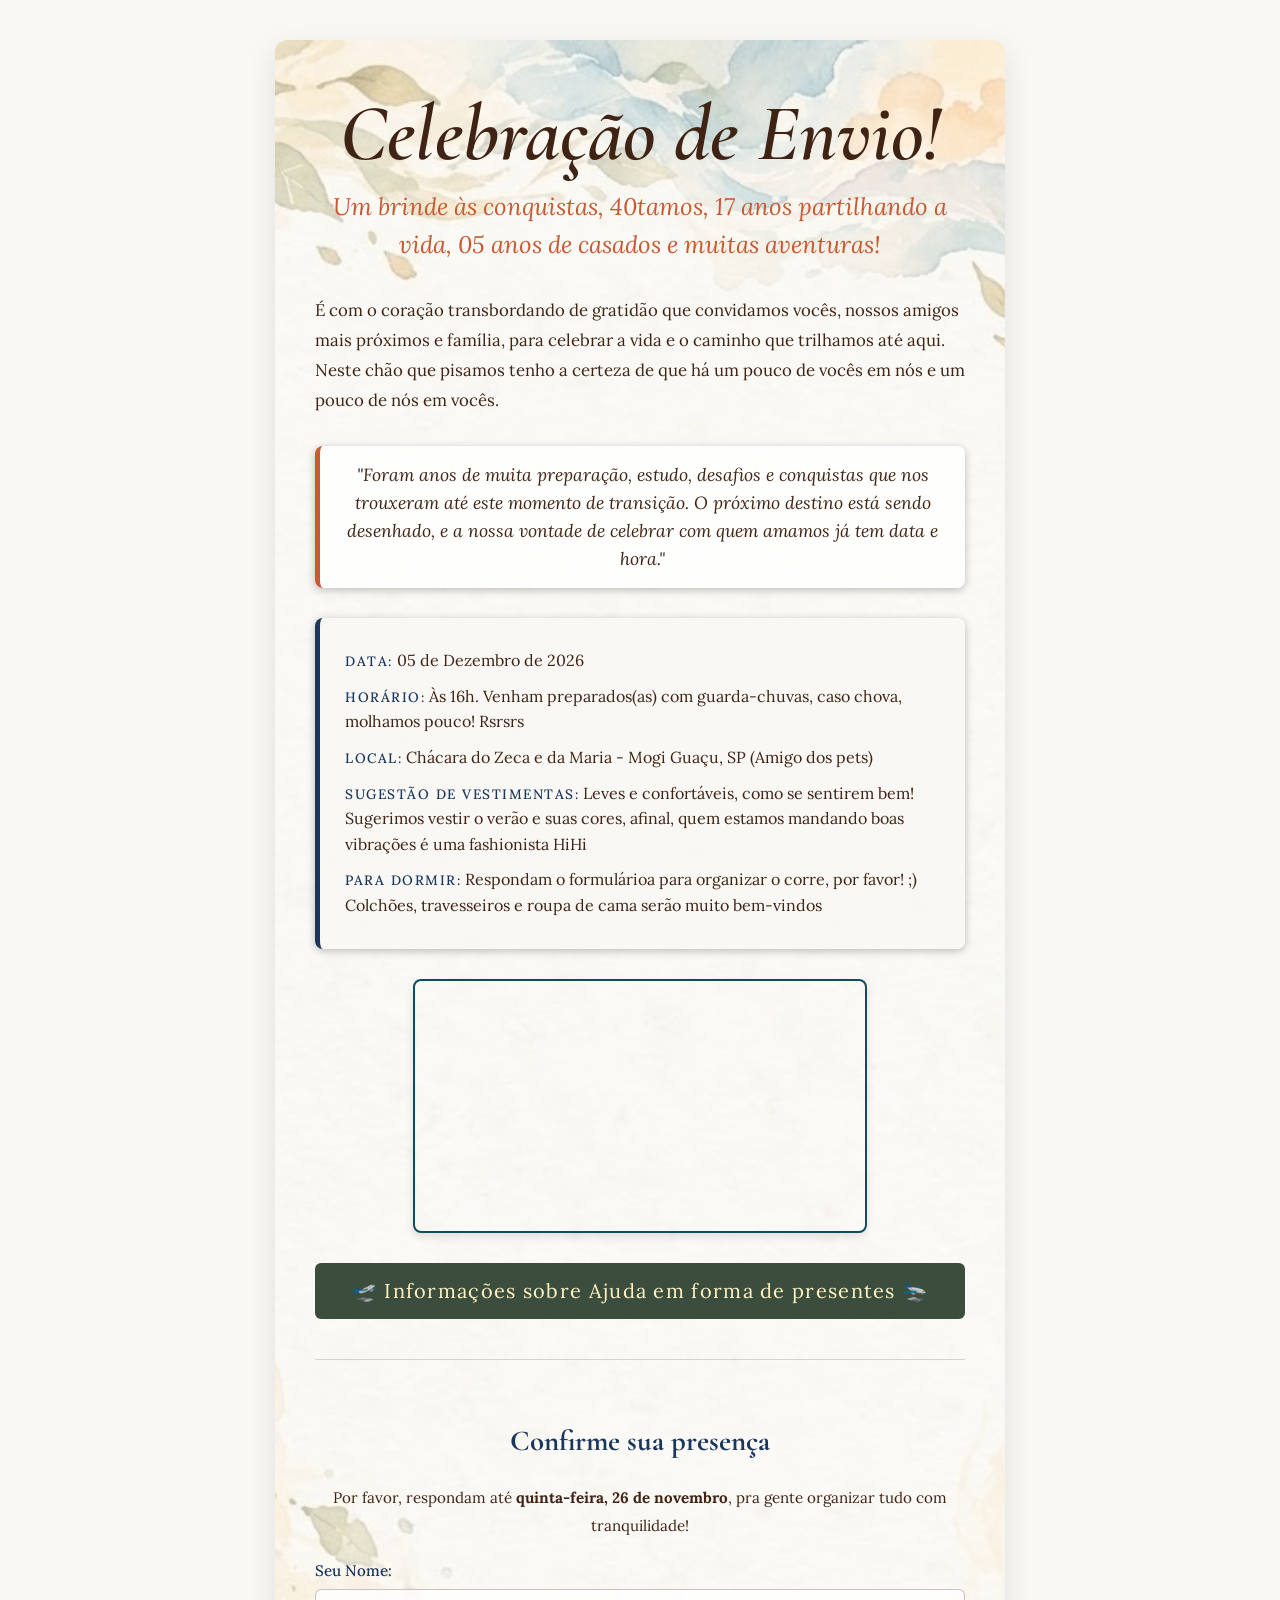
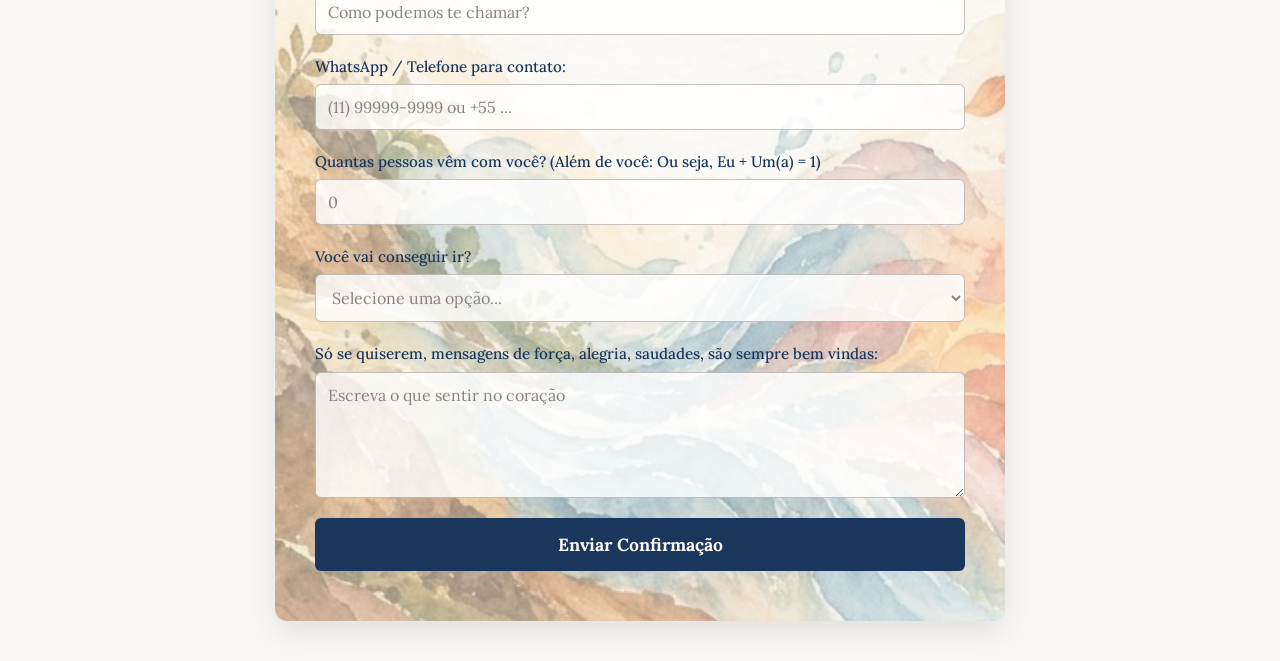
==== commit fec5e841: "mensagem de responder até" ====
--- a/index.html
+++ b/index.html
@@ -3,8 +3,10 @@
   <head>
     <meta charset="UTF-8" />
     <meta name="viewport" content="width=device-width, initial-scale=1.0" />
-    <title>Celebrando a Jornada, um brinde ao por do sol!</title>
+    <title>O envio. Celebrando a Jornada, um brinde ao por do sol!</title>
     <link rel="stylesheet" href="style.css" />
+    <link rel="icon" type="image/svg+xml" href="" />
+    <script src="favicon-elementos.js" defer></script>
   </head>
   <body>
     <div class="container">
@@ -69,6 +71,14 @@
 
       <div class="form-section">
         <h3>Confirme sua presença</h3>
+        <p
+          class="texto-convite"
+          style="text-align: center; font-size: 0.95rem; margin-bottom: 20px"
+        >
+          Por favor, respondam até
+          <strong>quinta-feira, 26 de novembro</strong>, pra gente organizar
+          tudo com tranquilidade!
+        </p>
         <form action="https://formspree.io/f/mvkakbro" method="POST">
           <label for="nome">Seu Nome:</label>
           <input
